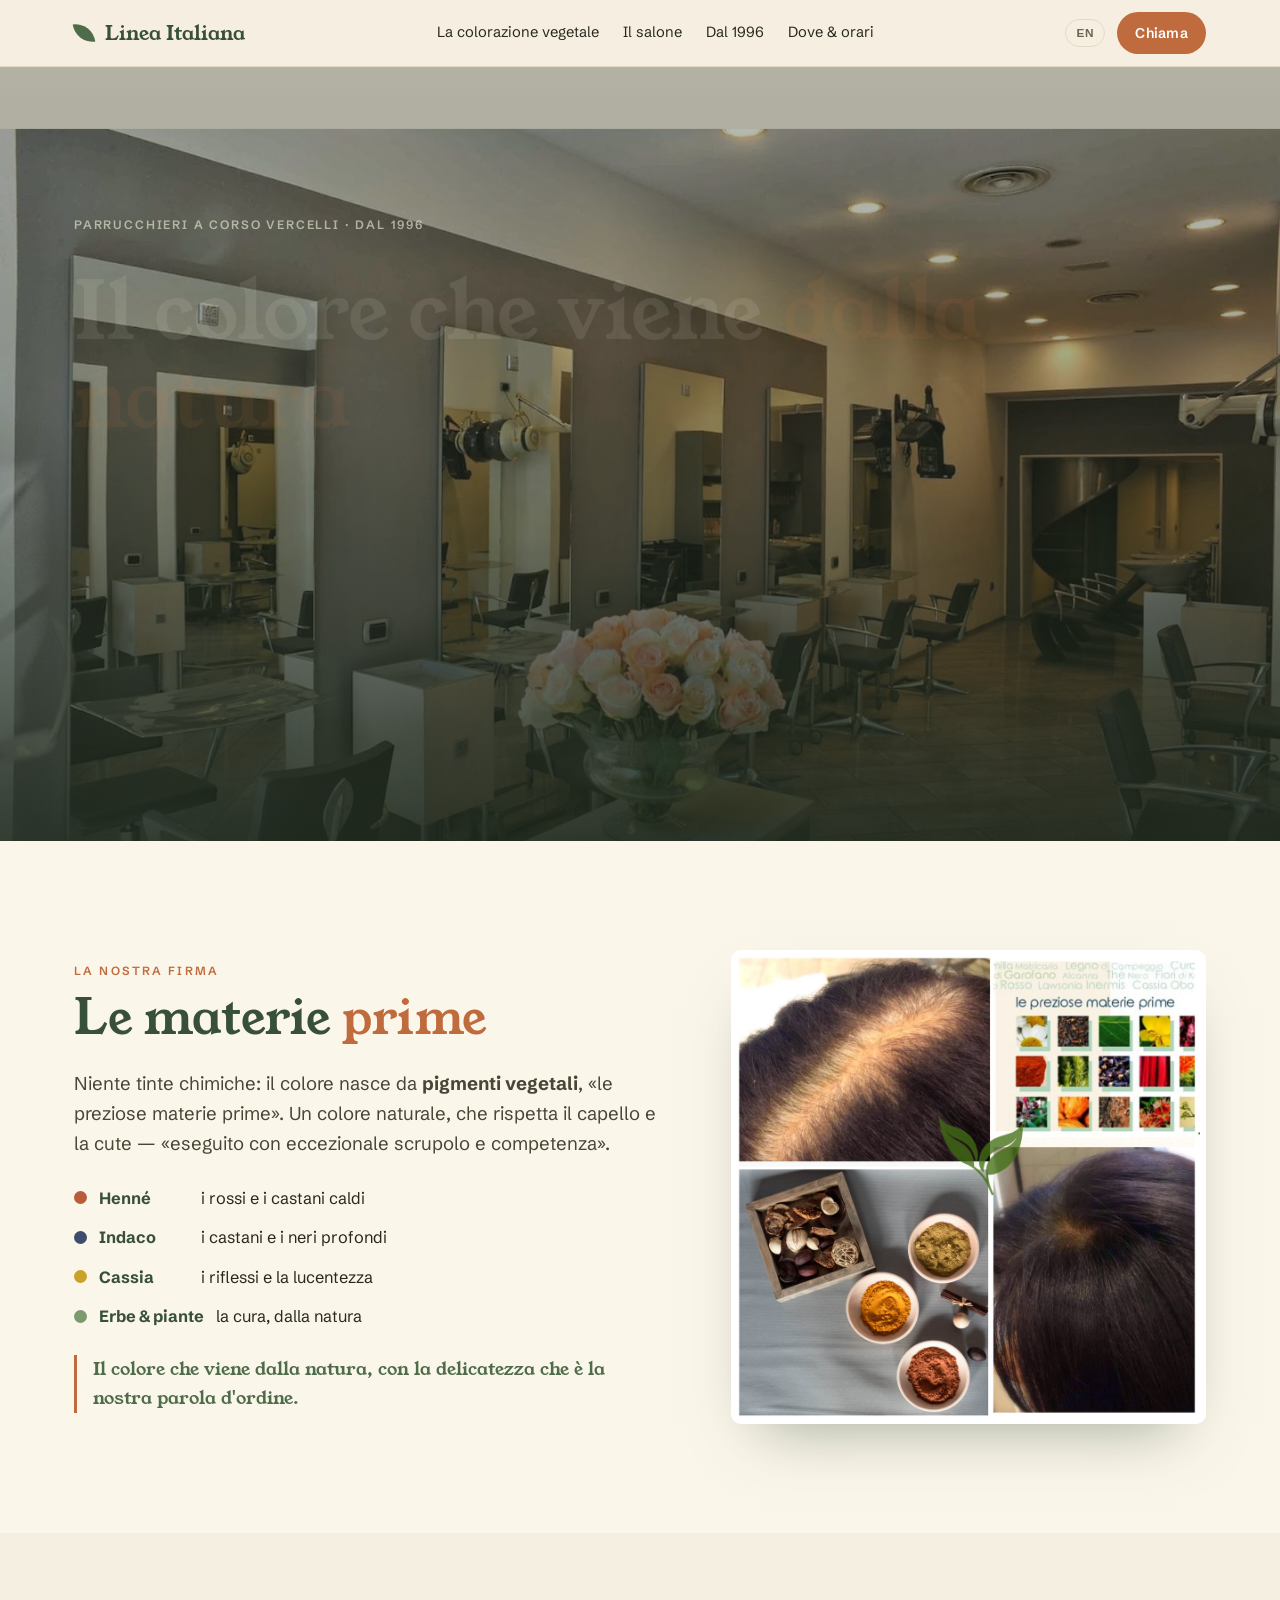
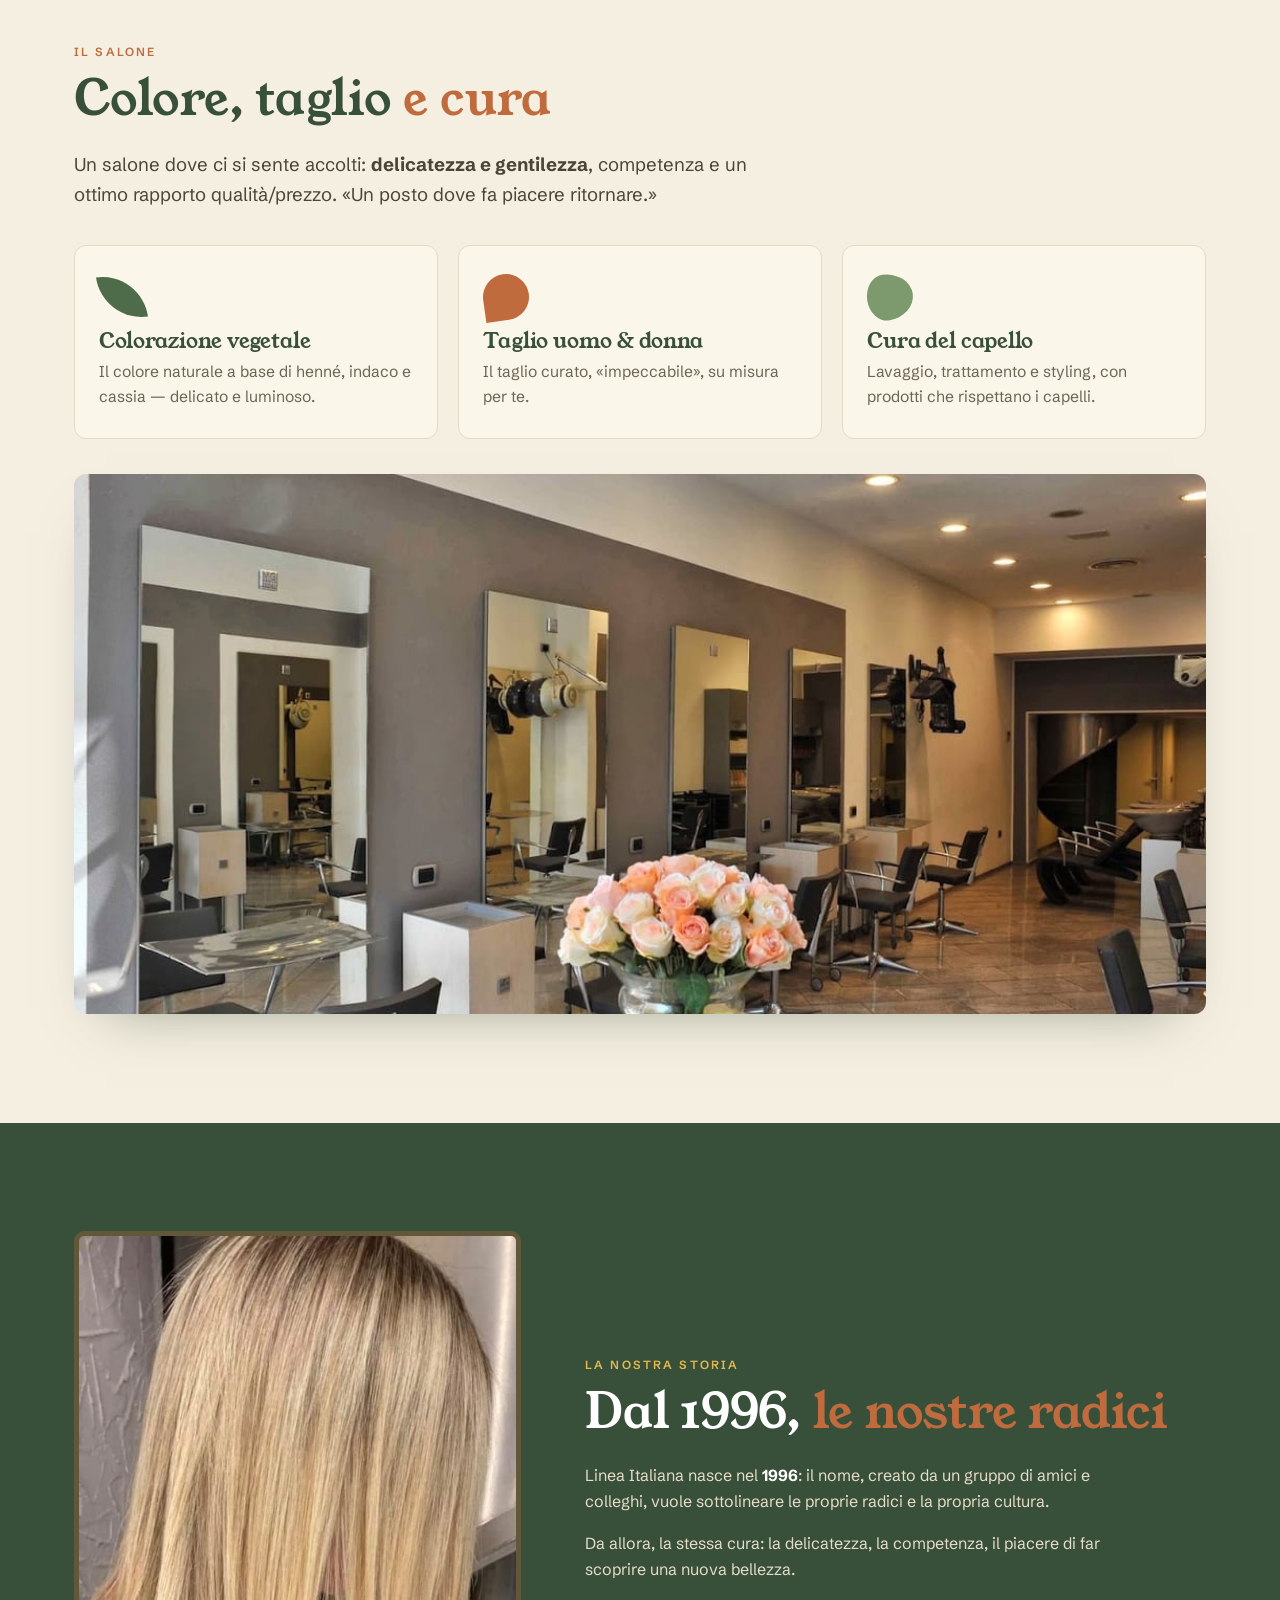
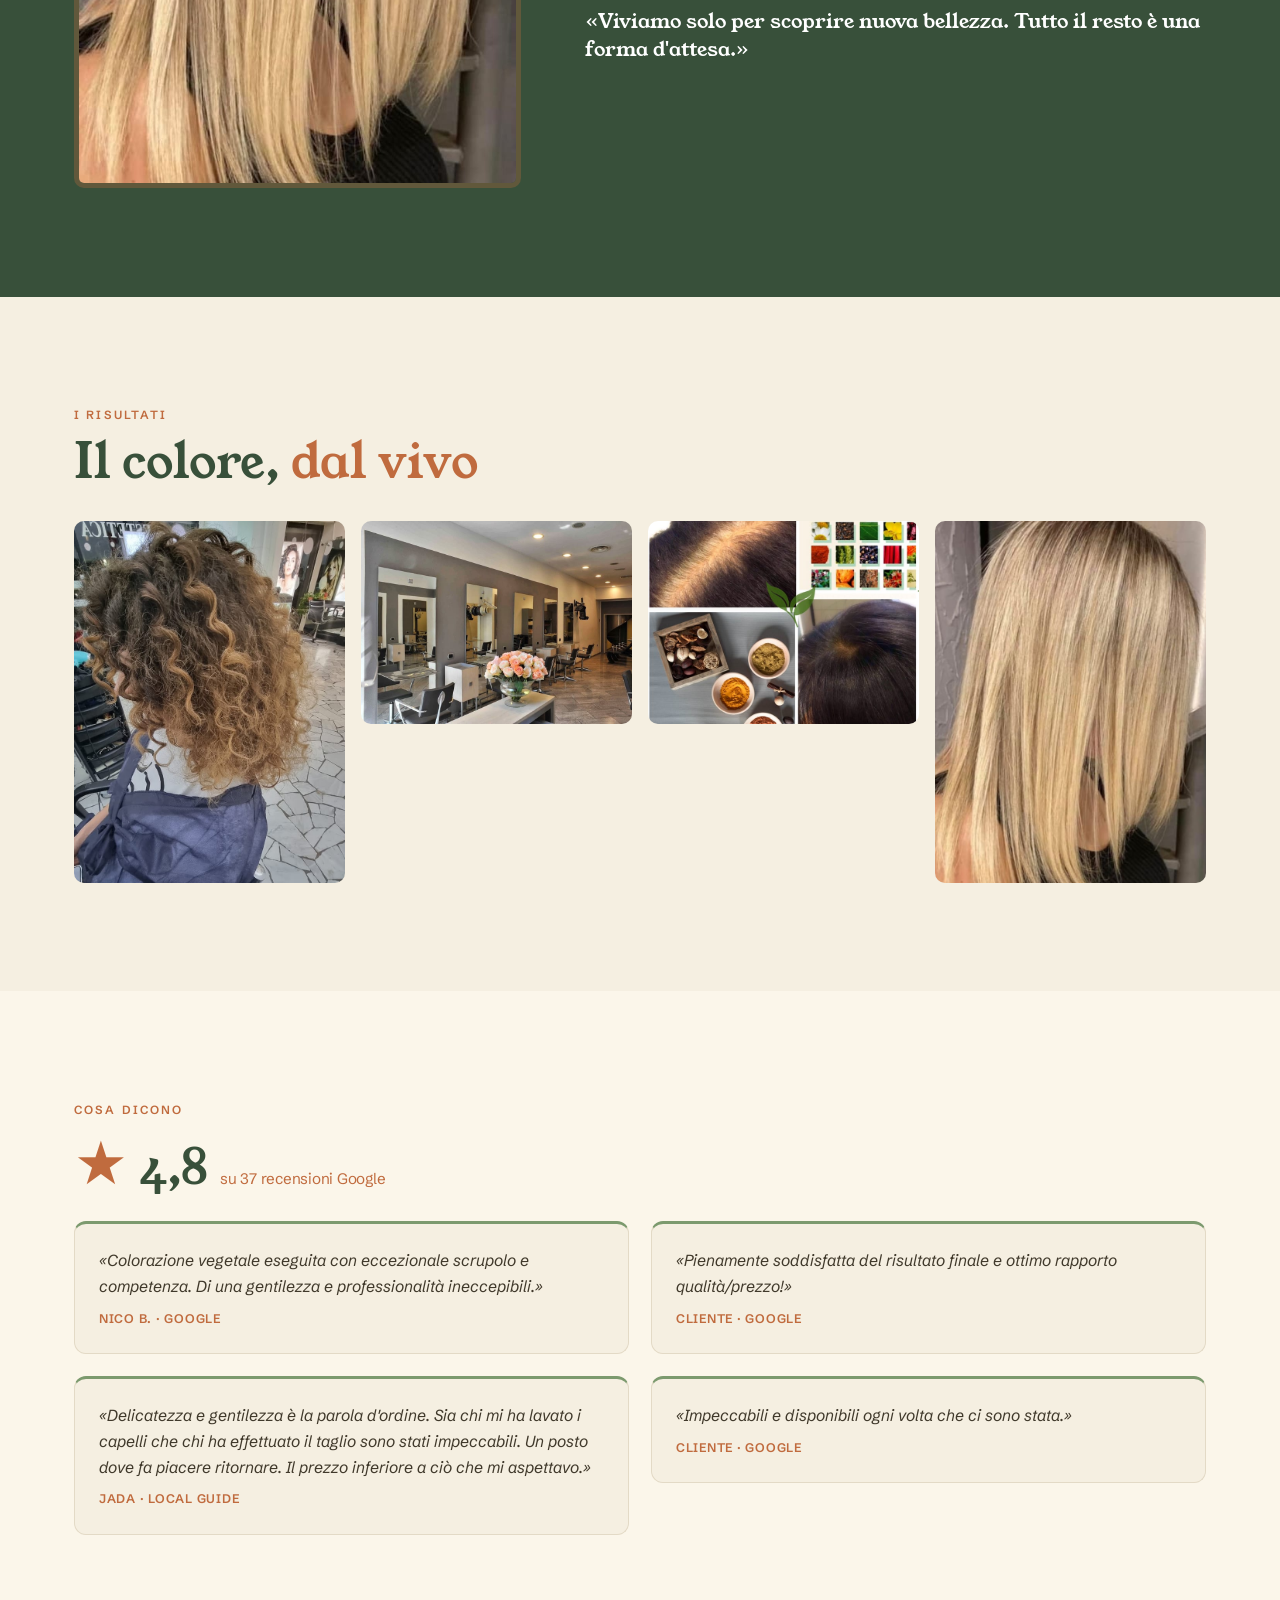
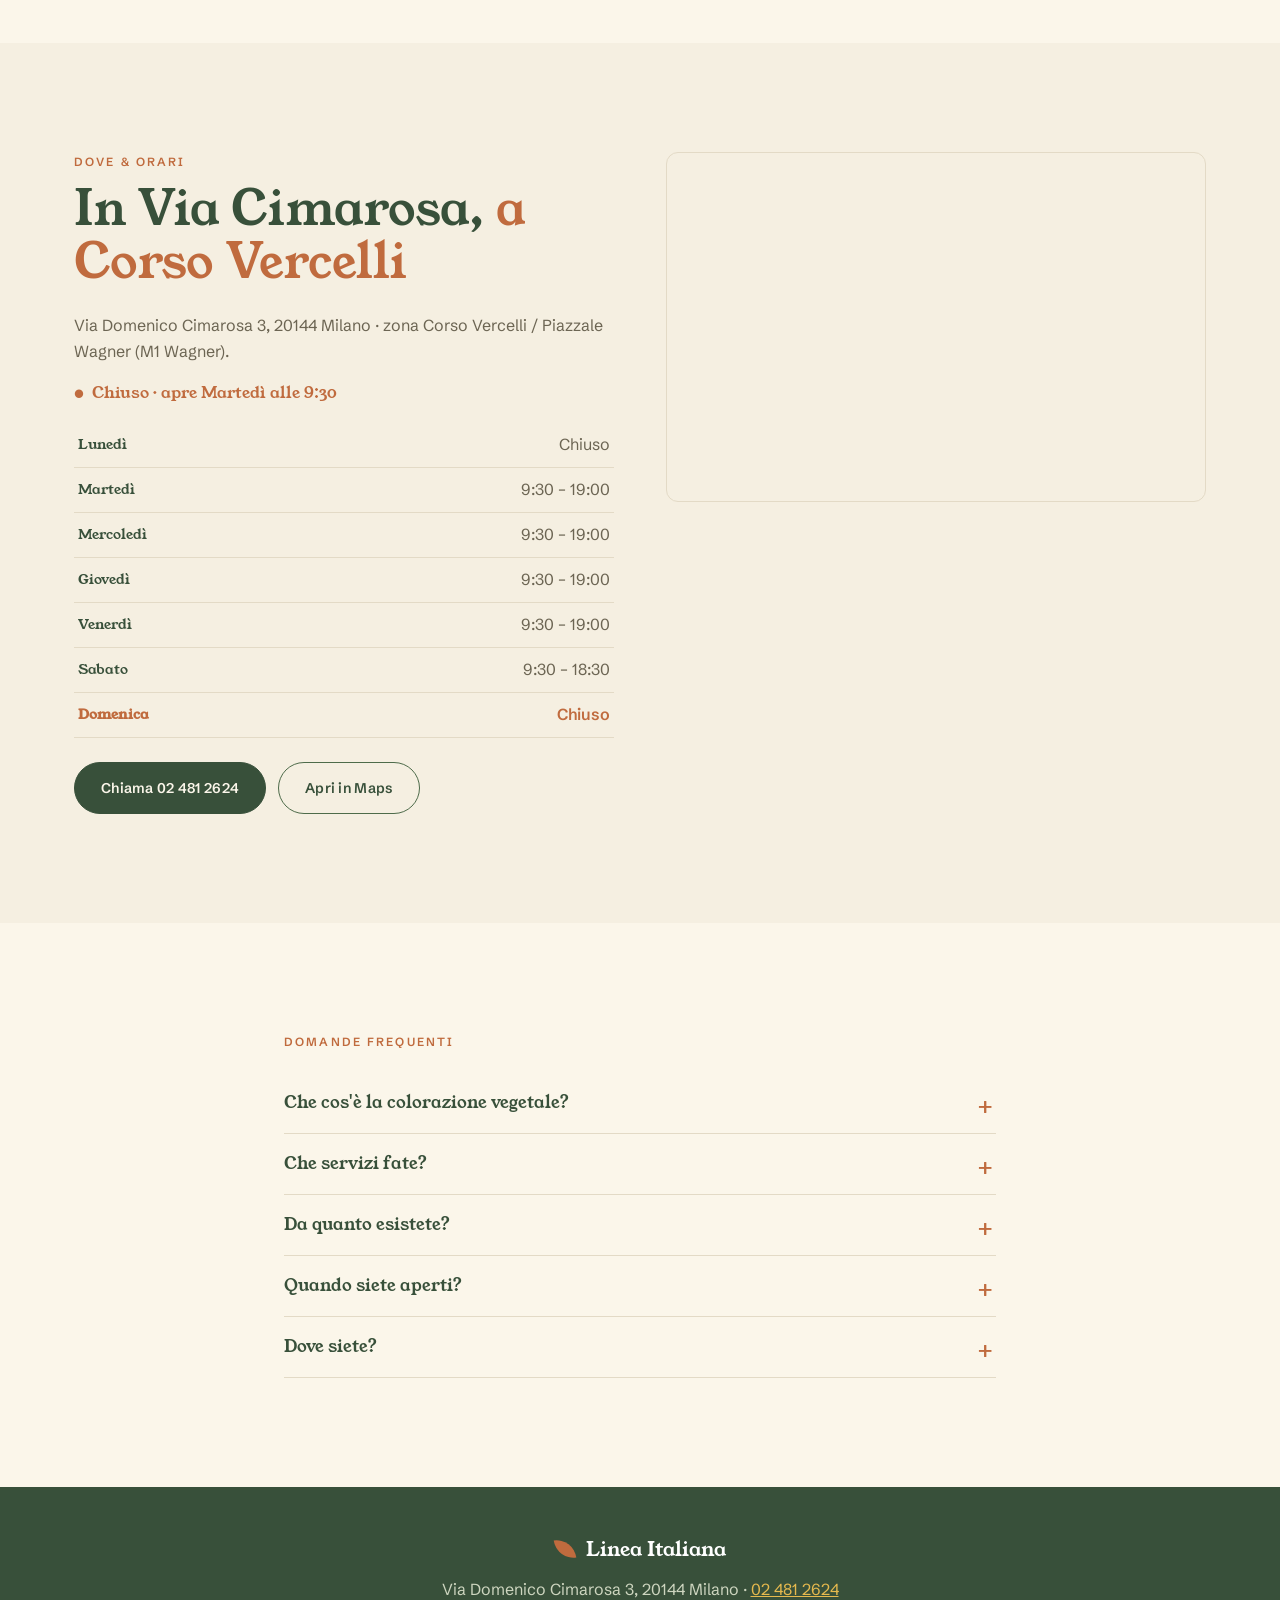
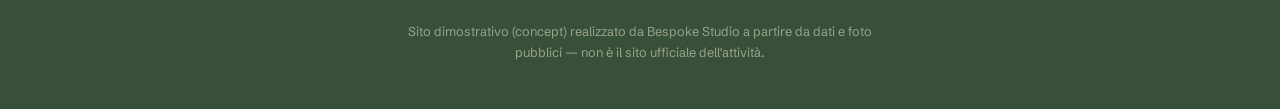
==== index.html @ 005e5dd3 "Linea Italiana — colorazione vegetale e parrucchieri a Corso Vercelli (demo Bespoke Studio) Co-Autho" ====
<!DOCTYPE html>
<html lang="it">
<head>
<meta charset="UTF-8">
<meta name="viewport" content="width=device-width, initial-scale=1.0">
<title>Linea Italiana — colorazione vegetale e parrucchieri a Corso Vercelli, Milano</title>
<meta name="description" content="Linea Italiana, parrucchieri in Via Cimarosa 3 (Corso Vercelli/Wagner) a Milano, dal 1996: la colorazione vegetale a base di henné, indaco e cassia — il colore che viene dalla natura. Taglio e cura, con delicatezza e competenza.">
<link rel="canonical" href="https://rotenzark.github.io/linea-italiana/">
<meta property="og:type" content="website">
<meta property="og:title" content="Linea Italiana — colorazione vegetale a Corso Vercelli, dal 1996">
<meta property="og:description" content="La colorazione vegetale a base di henné, indaco e cassia — il colore che viene dalla natura. Parrucchieri in Via Cimarosa, Milano, dal 1996.">
<meta property="og:image" content="https://rotenzark.github.io/linea-italiana/img/og-image.jpg">
<meta property="og:url" content="https://rotenzark.github.io/linea-italiana/">
<meta name="theme-color" content="#38503A">
<link rel="icon" type="image/svg+xml" href="img/favicon.svg">
<link rel="icon" type="image/png" sizes="32x32" href="img/favicon-32.png">
<link rel="apple-touch-icon" href="img/apple-touch-icon.png">
<link rel="preconnect" href="https://fonts.googleapis.com">
<link rel="preconnect" href="https://fonts.gstatic.com" crossorigin>
<link href="https://fonts.googleapis.com/css2?family=Young+Serif&family=Schibsted+Grotesk:wght@400;500;600;700&display=swap" rel="stylesheet">
<link rel="stylesheet" href="css/styles.css?v=1">
<script type="application/ld+json">
{
  "@context": "https://schema.org",
  "@type": "HairSalon",
  "name": "Linea Italiana Parrucchieri",
  "description": "Parrucchieri e colorazione vegetale in Via Cimarosa a Milano, dal 1996: colore naturale a base di henné, indaco e cassia, taglio e cura dei capelli.",
  "image": "https://rotenzark.github.io/linea-italiana/img/og-image.jpg",
  "url": "https://rotenzark.github.io/linea-italiana/",
  "telephone": "+39024812624",
  "foundingDate": "1996",
  "priceRange": "€€",
  "address": {
    "@type": "PostalAddress",
    "streetAddress": "Via Domenico Cimarosa 3",
    "addressLocality": "Milano",
    "postalCode": "20144",
    "addressCountry": "IT"
  },
  "geo": { "@type": "GeoCoordinates", "latitude": 45.4659586, "longitude": 9.1593166 },
  "aggregateRating": { "@type": "AggregateRating", "ratingValue": "4.8", "reviewCount": "37" },
  "openingHoursSpecification": [
    { "@type": "OpeningHoursSpecification", "dayOfWeek": ["Tuesday","Wednesday","Thursday","Friday"], "opens": "09:30", "closes": "19:00" },
    { "@type": "OpeningHoursSpecification", "dayOfWeek": "Saturday", "opens": "09:30", "closes": "18:30" }
  ]
}
</script>
<script type="application/ld+json">
{
  "@context": "https://schema.org",
  "@type": "FAQPage",
  "mainEntity": [
    { "@type": "Question", "name": "Che cos'è la colorazione vegetale?", "acceptedAnswer": { "@type": "Answer", "text": "È il colore che viene dalla natura: pigmenti vegetali come henné, indaco e cassia — «le materie prime» — al posto delle tinte chimiche. Un colore delicato sui capelli e sulla cute, eseguito con scrupolo e competenza." } },
    { "@type": "Question", "name": "Che servizi fate?", "acceptedAnswer": { "@type": "Answer", "text": "Colorazione vegetale, taglio e cura dei capelli, uomo e donna. Con la delicatezza e la gentilezza che sono la nostra parola d'ordine." } },
    { "@type": "Question", "name": "Da quanto esistete?", "acceptedAnswer": { "@type": "Answer", "text": "Linea Italiana nasce nel 1996: il nome vuole sottolineare le nostre radici e la nostra cultura." } },
    { "@type": "Question", "name": "Quando siete aperti?", "acceptedAnswer": { "@type": "Answer", "text": "Da martedì a venerdì 9:30–19:00; sabato 9:30–18:30. Chiuso domenica e lunedì. Meglio telefonare per un appuntamento: 02 481 2624." } },
    { "@type": "Question", "name": "Dove siete?", "acceptedAnswer": { "@type": "Answer", "text": "In Via Domenico Cimarosa 3 a Milano, zona Corso Vercelli / Piazzale Wagner. Telefono 02 481 2624." } }
  ]
}
</script>
</head>
<body>

<div class="intro" id="intro" aria-hidden="true">
  <div class="intro__inner">
    <span class="intro__leaf" aria-hidden="true">
      <svg viewBox="0 0 64 80" width="52" height="65"><path class="leaf-draw" d="M32 6 C16 16 13 44 30 70 C31 60 30 48 36 34 C30 46 30 55 30 66 C48 52 52 24 32 6 Z" fill="none" stroke="#F5EFE1" stroke-width="2"/></svg>
    </span>
    <span class="intro__name">Linea Italiana</span>
    <span class="intro__sub">colorazione vegetale · dal 1996</span>
  </div>
</div>

<a class="skip" href="#vegetale">Salta al contenuto</a>

<header class="site-head" id="top">
  <div class="wrap head-inner">
    <a class="brand" href="#top" aria-label="Linea Italiana, torna su">
      <span class="brand__leaf" aria-hidden="true"></span>
      <span class="brand__name">Linea Italiana</span>
    </a>
    <nav class="nav" id="mainNav" aria-label="Principale">
      <a href="#vegetale" data-i18n="nav.vegetale">La colorazione vegetale</a>
      <a href="#salone" data-i18n="nav.salone">Il salone</a>
      <a href="#storia" data-i18n="nav.storia">Dal 1996</a>
      <a href="#dove" data-i18n="nav.dove">Dove &amp; orari</a>
    </nav>
    <div class="head-cta">
      <button class="lang" id="langToggle" type="button" aria-label="Switch language to English">EN</button>
      <a class="btn btn--call" href="tel:+39024812624" data-i18n="nav.chiama">Chiama</a>
      <button class="burger" id="burger" type="button" aria-label="Menu" aria-expanded="false" aria-controls="mainNav"><span></span><span></span><span></span></button>
    </div>
  </div>
</header>

<!-- HERO -->
<section class="hero" aria-label="Linea Italiana">
  <div class="hero__photo" id="heroPhoto"><img src="img/hero.jpg" alt="L'interno del salone Linea Italiana" width="1600" height="1000"></div>
  <div class="hero__scrim"></div>
  <div class="wrap hero__inner">
    <p class="hero__kicker reveal-hero" data-i18n="hero.kicker">Parrucchieri a Corso Vercelli · dal 1996</p>
    <h1 class="hero__title reveal-hero">Il colore che viene <em>dalla natura</em></h1>
    <p class="hero__sub reveal-hero" data-i18n="hero.sub">La <strong>colorazione vegetale</strong> — henné, indaco, cassia — al posto delle tinte chimiche. Delicata sui capelli, eseguita con scrupolo.</p>
    <div class="hero__cta reveal-hero">
      <a class="btn btn--green" href="tel:+39024812624" data-i18n="hero.cta1">Chiama: 02 481 2624</a>
      <a class="btn btn--ghost" href="#vegetale" data-i18n="hero.cta2">La colorazione vegetale</a>
    </div>
    <p class="hero__badge reveal-hero"><span class="stars" aria-hidden="true">★</span> <strong>4,8</strong> · <span data-i18n="hero.rec">37 recensioni</span> · Google</p>
  </div>
</section>

<!-- LA COLORAZIONE VEGETALE (gesto-firma) -->
<section class="veg" id="vegetale">
  <div class="wrap veg__grid">
    <div class="veg__text">
      <p class="kicker reveal" data-i18n="veg.kicker">La nostra firma</p>
      <h2 class="h2 reveal"><span data-i18n="veg.t1">Le materie</span> <em data-i18n="veg.t2">prime</em></h2>
      <p class="lead reveal" data-i18n="veg.lead">Niente tinte chimiche: il colore nasce da <strong>pigmenti vegetali</strong>, «le preziose materie prime». Un colore naturale, che rispetta il capello e la cute — «eseguito con eccezionale scrupolo e competenza».</p>
      <ul class="veg__list reveal" aria-label="I pigmenti vegetali">
        <li><span class="veg__dot" style="--c:#B85C3A" aria-hidden="true"></span><strong>Henné</strong> <span data-i18n="veg.l1">i rossi e i castani caldi</span></li>
        <li><span class="veg__dot" style="--c:#3E4C6E" aria-hidden="true"></span><strong>Indaco</strong> <span data-i18n="veg.l2">i castani e i neri profondi</span></li>
        <li><span class="veg__dot" style="--c:#C9A227" aria-hidden="true"></span><strong>Cassia</strong> <span data-i18n="veg.l3">i riflessi e la lucentezza</span></li>
        <li><span class="veg__dot" style="--c:#7C9A6E" aria-hidden="true"></span><strong>Erbe &amp; piante</strong> <span data-i18n="veg.l4">la cura, dalla natura</span></li>
      </ul>
      <p class="veg__note reveal" data-i18n="veg.note">Il colore che viene dalla natura, con la delicatezza che è la nostra parola d'ordine.</p>
    </div>
    <figure class="veg__foto reveal" data-full="img/materie.jpg">
      <img src="img/materie.jpg" alt="Le materie prime della colorazione vegetale: pigmenti di henné, indaco e cassia" width="1040" height="1040">
    </figure>
  </div>
</section>

<!-- IL SALONE / SERVIZI -->
<section class="serv" id="salone">
  <div class="wrap">
    <p class="kicker reveal" data-i18n="serv.kicker">Il salone</p>
    <h2 class="h2 reveal"><span data-i18n="serv.t1">Colore, taglio</span> <em data-i18n="serv.t2">e cura</em></h2>
    <p class="lead reveal" data-i18n="serv.lead">Un salone dove ci si sente accolti: <strong>delicatezza e gentilezza</strong>, competenza e un ottimo rapporto qualità/prezzo. «Un posto dove fa piacere ritornare.»</p>
    <div class="serv__grid">
      <article class="card reveal">
        <span class="card__ico" aria-hidden="true"></span>
        <h3 data-i18n="c1.t">Colorazione vegetale</h3>
        <p data-i18n="c1.d">Il colore naturale a base di henné, indaco e cassia — delicato e luminoso.</p>
      </article>
      <article class="card reveal">
        <span class="card__ico card__ico--cut" aria-hidden="true"></span>
        <h3 data-i18n="c2.t">Taglio uomo &amp; donna</h3>
        <p data-i18n="c2.d">Il taglio curato, «impeccabile», su misura per te.</p>
      </article>
      <article class="card reveal">
        <span class="card__ico card__ico--care" aria-hidden="true"></span>
        <h3 data-i18n="c3.t">Cura del capello</h3>
        <p data-i18n="c3.d">Lavaggio, trattamento e styling, con prodotti che rispettano i capelli.</p>
      </article>
    </div>
    <figure class="serv__foto reveal" data-full="img/interno.jpg">
      <img src="img/interno.jpg" alt="L'interno del salone Linea Italiana in Via Cimarosa" width="1080" height="760">
    </figure>
  </div>
</section>

<!-- DAL 1996 -->
<section class="storia" id="storia">
  <div class="wrap storia__grid">
    <figure class="storia__foto reveal" data-full="img/risultato1.jpg">
      <img src="img/risultato1.jpg" alt="Un risultato di colore di Linea Italiana" width="760" height="950">
    </figure>
    <div class="storia__text">
      <p class="kicker reveal" data-i18n="sto.kicker">La nostra storia</p>
      <h2 class="h2 reveal"><span data-i18n="sto.t1">Dal 1996,</span> <em data-i18n="sto.t2">le nostre radici</em></h2>
      <p class="reveal" data-i18n="sto.p1">Linea Italiana nasce nel <strong>1996</strong>: il nome, creato da un gruppo di amici e colleghi, vuole sottolineare le proprie radici e la propria cultura.</p>
      <p class="reveal" data-i18n="sto.p2">Da allora, la stessa cura: la delicatezza, la competenza, il piacere di far scoprire una nuova bellezza.</p>
      <blockquote class="storia__quote reveal" data-i18n="sto.quote">«Viviamo solo per scoprire nuova bellezza. Tutto il resto è una forma d'attesa.»</blockquote>
    </div>
  </div>
</section>

<!-- GALLERY -->
<section class="gal" id="gallery">
  <div class="wrap">
    <p class="kicker reveal" data-i18n="gal.kicker">I risultati</p>
    <h2 class="h2 reveal"><span data-i18n="gal.t1">Il colore,</span> <em data-i18n="gal.t2">dal vivo</em></h2>
    <div class="gal__grid">
      <figure class="reveal gal__tall" data-full="img/gal2.jpg"><img src="img/gal2.jpg" alt="Ricci colorati con la colorazione vegetale" width="700" height="1040"></figure>
      <figure class="reveal" data-full="img/gal3.jpg"><img src="img/gal3.jpg" alt="Il salone" width="800" height="600"></figure>
      <figure class="reveal" data-full="img/gal4.jpg"><img src="img/gal4.jpg" alt="Le materie prime vegetali" width="700" height="700"></figure>
      <figure class="reveal gal__tall" data-full="img/gal1.jpg"><img src="img/gal1.jpg" alt="Un risultato di colore biondo" width="700" height="875"></figure>
    </div>
  </div>
</section>

<!-- RECENSIONI -->
<section class="rec" id="recensioni">
  <div class="wrap">
    <p class="kicker reveal" data-i18n="rec.kicker">Cosa dicono</p>
    <h2 class="h2 reveal"><span class="stars stars--big" aria-hidden="true">★</span> <span>4,8</span> <em class="rec__sub" data-i18n="rec.t2">su 37 recensioni Google</em></h2>
    <div class="rec__grid">
      <blockquote class="rec__q reveal"><p data-i18n="rec.r1">«Colorazione vegetale eseguita con eccezionale scrupolo e competenza. Di una gentilezza e professionalità ineccepibili.»</p><cite>Nico B. · Google</cite></blockquote>
      <blockquote class="rec__q reveal"><p data-i18n="rec.r2">«Delicatezza e gentilezza è la parola d'ordine. Sia chi mi ha lavato i capelli che chi ha effettuato il taglio sono stati impeccabili. Un posto dove fa piacere ritornare. Il prezzo inferiore a ciò che mi aspettavo.»</p><cite>Jada · Local Guide</cite></blockquote>
      <blockquote class="rec__q reveal"><p data-i18n="rec.r3">«Pienamente soddisfatta del risultato finale e ottimo rapporto qualità/prezzo!»</p><cite>Cliente · Google</cite></blockquote>
      <blockquote class="rec__q reveal"><p data-i18n="rec.r4">«Impeccabili e disponibili ogni volta che ci sono stata.»</p><cite>Cliente · Google</cite></blockquote>
    </div>
  </div>
</section>

<!-- DOVE & ORARI -->
<section class="dove" id="dove">
  <div class="wrap dove__grid">
    <div class="dove__text">
      <p class="kicker reveal" data-i18n="dove.kicker">Dove &amp; orari</p>
      <h2 class="h2 reveal"><span data-i18n="dove.t1">In Via Cimarosa,</span> <em data-i18n="dove.t2">a Corso Vercelli</em></h2>
      <p class="dove__addr reveal" data-i18n="dove.metro">Via Domenico Cimarosa 3, 20144 Milano · zona Corso Vercelli / Piazzale Wagner (M1 Wagner).</p>
      <p class="dove__stato reveal" id="orarioStato">—</p>
      <table class="orari reveal" id="orariTable" aria-label="Orari di apertura">
        <tbody>
          <tr data-day="1"><th data-i18n="giorni.lun">Lunedì</th><td data-i18n="giorni.chiuso">Chiuso</td></tr>
          <tr data-day="2"><th data-i18n="giorni.mar">Martedì</th><td>9:30 – 19:00</td></tr>
          <tr data-day="3"><th data-i18n="giorni.mer">Mercoledì</th><td>9:30 – 19:00</td></tr>
          <tr data-day="4"><th data-i18n="giorni.gio">Giovedì</th><td>9:30 – 19:00</td></tr>
          <tr data-day="5"><th data-i18n="giorni.ven">Venerdì</th><td>9:30 – 19:00</td></tr>
          <tr data-day="6"><th data-i18n="giorni.sab">Sabato</th><td>9:30 – 18:30</td></tr>
          <tr data-day="0"><th data-i18n="giorni.dom">Domenica</th><td data-i18n="giorni.chiuso">Chiuso</td></tr>
        </tbody>
      </table>
      <div class="dove__cta reveal">
        <a class="btn btn--green" href="tel:+39024812624" data-i18n="dove.chiama">Chiama 02 481 2624</a>
        <a class="btn btn--ghost" href="https://www.google.com/maps/place/Linea+Italiana+Parrucchieri/@45.4659586,9.1593166,17z" target="_blank" rel="noopener" data-i18n="dove.apri">Apri in Maps</a>
      </div>
    </div>
    <div class="dove__map reveal">
      <iframe title="Mappa: Linea Italiana, Via Cimarosa 3, Milano" src="https://www.google.com/maps?q=Linea+Italiana+Parrucchieri,+Via+Domenico+Cimarosa+3,+20144+Milano&output=embed" referrerpolicy="no-referrer-when-downgrade" allowfullscreen></iframe>
    </div>
  </div>
</section>

<!-- FAQ -->
<section class="faq" id="faq">
  <div class="wrap wrap--narrow">
    <p class="kicker reveal" data-i18n="faq.kicker">Domande frequenti</p>
    <div class="faq__list">
      <details class="faq__item reveal"><summary data-i18n="faq.q1">Che cos'è la colorazione vegetale?</summary><p data-i18n="faq.a1">È il colore che viene dalla natura: pigmenti vegetali come henné, indaco e cassia — «le materie prime» — al posto delle tinte chimiche. Un colore delicato sui capelli e sulla cute, eseguito con scrupolo e competenza.</p></details>
      <details class="faq__item reveal"><summary data-i18n="faq.q2">Che servizi fate?</summary><p data-i18n="faq.a2">Colorazione vegetale, taglio e cura dei capelli, uomo e donna. Con la delicatezza e la gentilezza che sono la nostra parola d'ordine.</p></details>
      <details class="faq__item reveal"><summary data-i18n="faq.q3">Da quanto esistete?</summary><p data-i18n="faq.a3">Linea Italiana nasce nel 1996: il nome vuole sottolineare le nostre radici e la nostra cultura.</p></details>
      <details class="faq__item reveal"><summary data-i18n="faq.q4">Quando siete aperti?</summary><p data-i18n="faq.a4">Da martedì a venerdì 9:30–19:00; sabato 9:30–18:30. Chiuso domenica e lunedì. Meglio telefonare per un appuntamento: 02 481 2624.</p></details>
      <details class="faq__item reveal"><summary data-i18n="faq.q5">Dove siete?</summary><p data-i18n="faq.a5">In Via Domenico Cimarosa 3 a Milano, zona Corso Vercelli / Piazzale Wagner. Telefono 02 481 2624.</p></details>
    </div>
  </div>
</section>

<footer class="site-foot">
  <div class="wrap foot-inner">
    <div class="foot-brand"><span class="brand__leaf" aria-hidden="true"></span> Linea Italiana</div>
    <p class="foot-dove" data-i18n="foot.dove">Via Domenico Cimarosa 3, 20144 Milano · <a href="tel:+39024812624">02 481 2624</a></p>
    <p class="foot-demo" data-i18n="foot.demo">Sito dimostrativo (concept) realizzato da Bespoke Studio a partire da dati e foto pubblici — non è il sito ufficiale dell'attività.</p>
  </div>
</footer>

<div class="bar" aria-hidden="true">
  <a href="tel:+39024812624" data-i18n="bar.chiama">Chiama</a>
  <a href="#dove" data-i18n="bar.orari">Orari</a>
  <a href="https://www.google.com/maps/place/Linea+Italiana+Parrucchieri/@45.4659586,9.1593166,17z" target="_blank" rel="noopener" data-i18n="bar.mappa">Mappa</a>
</div>

<div class="lightbox" id="lightbox" aria-hidden="true"><button class="lightbox__close" id="lightboxClose" aria-label="Chiudi">×</button><img id="lightboxImg" src="" alt=""></div>

<script src="https://cdnjs.cloudflare.com/ajax/libs/gsap/3.12.5/gsap.min.js"></script>
<script src="https://cdnjs.cloudflare.com/ajax/libs/gsap/3.12.5/ScrollTrigger.min.js"></script>
<script src="js/main.js?v=1"></script>
</body>
</html>
---- css/styles.css ----
/* Linea Italiana — colorazione vegetale, parrucchieri dal 1996
   Gesto-firma: «le materie prime» (i pigmenti vegetali) + motivi botanici (foglia).
   Young Serif (display) + Schibsted Grotesk (testo). Palette botanica. */

* { margin: 0; padding: 0; box-sizing: border-box; }
:root {
  --green: #4E6B4A; --green-d: #38503A; --green-l: #7C9A6E;
  --terra: #C06B3E; --terra-d: #A5562F;
  --cream: #F5EFE1; --cream2: #FBF6EA; --ink: #29291F; --muted: #6C6553; --line: #E3DAC6;
  --disp: 'Young Serif', Georgia, serif; --sans: 'Schibsted Grotesk', system-ui, sans-serif;
  --wrap: 1180px;
}
html { scroll-behavior: smooth; }
body { font-family: var(--sans); color: var(--ink); background: var(--cream); line-height: 1.62; -webkit-font-smoothing: antialiased; overflow-x: hidden; }
img { max-width: 100%; display: block; }
a { color: inherit; }
.wrap { max-width: var(--wrap); margin: 0 auto; padding: 0 24px; }
.wrap--narrow { max-width: 760px; }
.skip { position: absolute; left: -999px; }
.skip:focus { left: 12px; top: 12px; background: var(--green-d); color: #fff; padding: 8px 14px; z-index: 200; border-radius: 4px; }

h1, h2, h3 { font-family: var(--disp); font-weight: 400; line-height: 1.1; letter-spacing: -.005em; }
.h2 { font-size: clamp(1.9rem, 4.4vw, 3rem); color: var(--green-d); margin-bottom: .5em; }
.h2 em { font-style: normal; color: var(--terra); }
.kicker { text-transform: uppercase; letter-spacing: .18em; font-size: .74rem; color: var(--terra); margin-bottom: 1em; font-weight: 600; }
.lead { font-size: 1.16rem; color: #4a4535; max-width: 62ch; }

/* leaf mark */
.brand__leaf { display: inline-block; width: 20px; height: 20px; background: var(--green); border-radius: 0 100% 0 100%; transform: rotate(-8deg); flex: 0 0 auto; }

/* buttons */
.btn { display: inline-block; font-weight: 600; font-size: .88rem; letter-spacing: .02em; text-decoration: none; padding: 14px 26px; border-radius: 40px; transition: transform .2s, background .2s, color .2s; cursor: pointer; }
.btn--green { background: var(--green-d); color: var(--cream2); border: 1px solid var(--green-d); }
.btn--green:hover { background: var(--green); transform: translateY(-2px); }
.btn--call { background: var(--terra); color: #fff; border: none; padding: 10px 18px; }
.btn--call:hover { background: var(--terra-d); }
.btn--ghost { background: transparent; color: var(--green-d); border: 1px solid var(--green); }
.btn--ghost:hover { background: var(--green); color: var(--cream2); }

/* header */
.site-head { position: sticky; top: 0; z-index: 90; background: rgba(245,239,225,.94); border-bottom: 1px solid var(--line); }
.head-inner { display: flex; align-items: center; justify-content: space-between; height: 66px; gap: 18px; }
.brand { display: flex; align-items: center; gap: 11px; text-decoration: none; }
.brand__name { font-family: var(--disp); font-size: 1.24rem; color: var(--green-d); }
.nav { display: flex; gap: 24px; }
.nav a { text-decoration: none; font-size: .92rem; color: var(--ink); position: relative; padding: 4px 0; }
.nav a::after { content: ''; position: absolute; left: 0; bottom: 0; width: 0; height: 2px; background: var(--terra); transition: width .25s; }
.nav a:hover::after { width: 100%; }
.head-cta { display: flex; align-items: center; gap: 12px; }
.lang { background: none; border: 1px solid var(--line); color: var(--muted); font-size: .74rem; letter-spacing: .06em; padding: 6px 10px; border-radius: 40px; cursor: pointer; font-weight: 600; }
.lang:hover { border-color: var(--terra); color: var(--terra); }
.burger { display: none; background: none; border: none; flex-direction: column; gap: 5px; cursor: pointer; padding: 6px; }
.burger span { width: 24px; height: 2px; background: var(--green-d); transition: .3s; }

/* hero */
.hero { position: relative; min-height: 86vh; display: flex; align-items: flex-end; color: var(--cream); overflow: hidden; }
.hero__photo { position: absolute; inset: 0; z-index: 0; }
.hero__photo img { width: 100%; height: 100%; object-fit: cover; }
.hero__scrim { position: absolute; inset: 0; z-index: 1; background: linear-gradient(180deg, rgba(40,50,36,.32) 0%, rgba(40,50,36,.44) 45%, rgba(30,40,28,.9) 100%); }
.hero__inner { position: relative; z-index: 2; padding: 0 24px 64px; }
.hero__kicker { text-transform: uppercase; letter-spacing: .15em; font-size: .76rem; color: #dfe6cf; margin-bottom: .7em; font-weight: 600; }
.hero__title { font-family: var(--disp); font-size: clamp(2.6rem, 7vw, 5rem); margin-bottom: .3em; text-shadow: 0 2px 30px rgba(0,0,0,.35); }
.hero__title em { font-style: normal; color: var(--terra); }
.hero__sub { font-size: 1.22rem; max-width: 44ch; color: #f0ead8; margin-bottom: 1.5em; }
.hero__sub strong { color: #fff; }
.hero__cta { display: flex; gap: 14px; flex-wrap: wrap; margin-bottom: 1.5em; }
.hero .btn--green { background: var(--terra); border-color: var(--terra); color: #fff; }
.hero .btn--green:hover { background: var(--terra-d); border-color: var(--terra-d); }
.hero .btn--ghost { color: var(--cream); border-color: rgba(245,239,225,.6); }
.hero .btn--ghost:hover { background: var(--cream); color: var(--green-d); }
.hero__badge { font-size: .95rem; color: #e5ddc8; }
.hero__badge strong { color: #fff; }
.stars { color: #E5B94E; }
.stars--big { font-size: 1.25em; color: var(--terra); }

/* sezioni */
section { padding: clamp(58px, 8.5vw, 112px) 0; }

/* LA COLORAZIONE VEGETALE (gesto-firma) */
.veg { background: var(--cream2); }
.veg__grid { display: grid; grid-template-columns: 1fr .8fr; gap: clamp(32px, 5vw, 70px); align-items: center; }
.veg__list { list-style: none; margin: 1.6em 0; display: grid; gap: 13px; }
.veg__list li { display: flex; align-items: baseline; gap: 12px; font-size: 1.02rem; color: var(--ink); }
.veg__list strong { color: var(--green-d); min-width: 5.5em; display: inline-block; }
.veg__dot { width: 13px; height: 13px; border-radius: 50%; background: var(--c); flex: 0 0 auto; align-self: center; }
.veg__note { font-family: var(--disp); color: var(--green); font-size: 1.12rem; border-left: 3px solid var(--terra); padding-left: 16px; margin-top: 1.4em; }
.veg__foto { border-radius: 10px; overflow: hidden; box-shadow: 0 30px 60px -30px rgba(56,80,58,.5); border: 6px solid #fff; cursor: zoom-in; }
.veg__foto img { width: 100%; height: 100%; object-fit: cover; }

/* SERVIZI */
.serv__grid { display: grid; grid-template-columns: repeat(3, 1fr); gap: 20px; margin: 2.2em 0; }
.card { background: var(--cream2); border: 1px solid var(--line); border-radius: 12px; padding: 28px 24px; }
.card__ico { display: block; width: 46px; height: 46px; margin-bottom: .6em; background: var(--green); border-radius: 0 100% 0 100%; transform: rotate(-8deg); }
.card__ico--cut { background: var(--terra); border-radius: 50% 50% 50% 0; }
.card__ico--care { background: var(--green-l); border-radius: 40% 60% 60% 40% / 50% 50% 50% 50%; }
.card h3 { font-size: 1.3rem; color: var(--green-d); margin-bottom: .3em; }
.card p { color: var(--muted); font-size: .98rem; }
.serv__foto { border-radius: 12px; overflow: hidden; margin-top: 1em; cursor: zoom-in; box-shadow: 0 26px 54px -32px rgba(56,80,58,.5); }
.serv__foto img { width: 100%; max-height: 60vh; object-fit: cover; }

/* DAL 1996 */
.storia { background: var(--green-d); color: var(--cream); }
.storia .kicker { color: #E5B94E; }
.storia .h2 { color: #fff; }
.storia .h2 em { color: var(--terra); }
.storia__grid { display: grid; grid-template-columns: .72fr 1fr; gap: clamp(32px, 5vw, 68px); align-items: center; }
.storia__text p { color: #e6ddc9; margin-bottom: 1em; max-width: 52ch; }
.storia__text strong { color: #fff; }
.storia__foto { border-radius: 10px; overflow: hidden; border: 5px solid rgba(192,107,62,.3); cursor: zoom-in; }
.storia__foto img { width: 100%; height: 100%; object-fit: cover; }
.storia__quote { font-family: var(--disp); font-size: 1.24rem; color: #fff; font-style: normal; margin-top: 1.3em; line-height: 1.4; }

/* GALLERY */
.gal__grid { display: grid; grid-template-columns: repeat(4, 1fr); gap: 16px; margin-top: 2em; }
.gal__grid figure { border-radius: 10px; overflow: hidden; cursor: zoom-in; aspect-ratio: 4/3; }
.gal__grid figure img { width: 100%; height: 100%; object-fit: cover; transition: transform .5s; }
.gal__grid figure:hover img { transform: scale(1.05); }
.gal__tall { grid-row: span 2; aspect-ratio: 3/4 !important; }

/* RECENSIONI */
.rec { background: var(--cream2); }
.rec .h2 { display: flex; align-items: baseline; gap: 12px; flex-wrap: wrap; }
.rec__sub { font-size: .95rem; color: var(--muted); font-family: var(--sans); font-style: italic; }
.rec__grid { columns: 2; column-gap: 22px; margin-top: 1.4em; }
.rec__q { break-inside: avoid; margin-bottom: 22px; background: var(--cream); border: 1px solid var(--line); border-radius: 12px; padding: 24px; border-top: 3px solid var(--green-l); }
.rec__q p { color: #40392b; font-style: italic; }
.rec__q cite { display: block; margin-top: .7em; font-style: normal; font-size: .78rem; letter-spacing: .06em; color: var(--terra); text-transform: uppercase; font-weight: 600; }

/* DOVE */
.dove__grid { display: grid; grid-template-columns: 1fr 1fr; gap: clamp(28px, 4vw, 56px); align-items: start; }
.dove__addr { color: var(--muted); margin-bottom: 1em; }
.dove__stato { font-family: var(--disp); font-size: .98rem; margin-bottom: 1.1em; }
.dove__stato::before { content: '●'; margin-right: 8px; }
.dove__stato.is-open { color: var(--green); }
.dove__stato.is-closed { color: var(--terra); }
.orari { width: 100%; border-collapse: collapse; margin-bottom: 1.5em; }
.orari th, .orari td { text-align: left; padding: 9px 4px; border-bottom: 1px solid var(--line); font-weight: 400; }
.orari th { font-family: var(--disp); font-size: .9rem; color: var(--green-d); }
.orari td { color: var(--muted); text-align: right; }
.orari tr.is-today th, .orari tr.is-today td { color: var(--terra); font-weight: 600; }
.dove__cta { display: flex; gap: 12px; flex-wrap: wrap; }
.dove__map { border-radius: 12px; overflow: hidden; border: 1px solid var(--line); min-height: 340px; }
.dove__map iframe { width: 100%; height: 100%; min-height: 340px; border: 0; }

/* FAQ */
.faq { background: var(--cream2); }
.faq__list { margin-top: 1.4em; }
.faq__item { border-bottom: 1px solid var(--line); }
.faq__item summary { font-family: var(--disp); font-size: 1.08rem; color: var(--green-d); cursor: pointer; padding: 16px 30px 16px 0; list-style: none; position: relative; }
.faq__item summary::-webkit-details-marker { display: none; }
.faq__item summary::after { content: '+'; position: absolute; right: 4px; top: 13px; color: var(--terra); font-size: 1.5rem; transition: transform .3s; }
.faq__item[open] summary::after { transform: rotate(45deg); }
.faq__item p { color: var(--muted); padding: 0 0 16px; max-width: 64ch; }

/* footer */
.site-foot { background: var(--green-d); color: #cdd5bf; padding: 46px 0; }
.foot-inner { display: grid; gap: 12px; text-align: center; }
.foot-brand { display: flex; align-items: center; justify-content: center; gap: 11px; font-family: var(--disp); font-size: 1.24rem; color: #fff; }
.foot-brand .brand__leaf { background: var(--terra); }
.foot-dove a { color: #E5B94E; }
.foot-demo { font-size: .8rem; color: #9aa389; max-width: 62ch; margin: 6px auto 0; }

/* action bar mobile */
.bar { display: none; position: fixed; bottom: 0; left: 0; right: 0; z-index: 95; background: var(--green-d); border-top: 2px solid var(--terra); }
.bar a { flex: 1; text-align: center; padding: 13px 4px; color: var(--cream); text-decoration: none; font-weight: 600; font-size: .82rem; }
.bar a + a { border-left: 1px solid rgba(192,107,62,.3); }

/* lightbox */
.lightbox { position: fixed; inset: 0; z-index: 300; background: rgba(25,30,20,.94); display: none; align-items: center; justify-content: center; padding: 24px; }
.lightbox.open { display: flex; }
.lightbox img { max-width: 92vw; max-height: 88vh; border-radius: 6px; }
.lightbox__close { position: absolute; top: 18px; right: 24px; background: none; border: none; color: #fff; font-size: 2.4rem; cursor: pointer; line-height: 1; }

/* intro */
.intro { position: fixed; inset: 0; z-index: 500; background: var(--green-d); display: grid; place-items: center; transition: opacity .6s, visibility .6s; }
.intro.hide { opacity: 0; visibility: hidden; }
.intro__inner { text-align: center; color: var(--cream); }
.intro__leaf { display: block; margin: 0 auto 14px; }
.intro__name { display: block; font-family: var(--disp); font-size: 2rem; color: #fff; }
.intro__sub { display: block; font-size: .74rem; letter-spacing: .2em; text-transform: uppercase; color: #E5B94E; margin-top: 8px; font-weight: 600; }

/* reveal (GSAP fromTo con immediateRender:false → il CSS nasconde) */
.js .reveal, .js .reveal-hero { opacity: 0; }
.js.reduced-motion .reveal, .js.reduced-motion .reveal-hero, html:not(.js) .reveal, html:not(.js) .reveal-hero { opacity: 1; }

/* responsive */
@media (max-width: 900px) {
  .nav { position: fixed; inset: 66px 0 auto 0; background: var(--cream); flex-direction: column; gap: 0; padding: 8px 0; border-bottom: 1px solid var(--line); transform: translateY(-120%); transition: transform .3s; box-shadow: 0 20px 40px -20px rgba(0,0,0,.25); }
  .nav.nav-open { transform: translateY(0); }
  .nav a { padding: 14px 24px; }
  .nav a::after { display: none; }
  .burger { display: flex; }
  .veg__grid, .storia__grid, .dove__grid { grid-template-columns: 1fr; }
  .storia__foto { max-width: 380px; }
  .serv__grid { grid-template-columns: 1fr; }
  .gal__grid { grid-template-columns: repeat(2, 1fr); }
  .gal__tall { grid-row: auto; aspect-ratio: 4/3 !important; }
  .rec__grid { columns: 1; }
  .bar { display: flex; }
  body { padding-bottom: 48px; }
}
@media (prefers-reduced-motion: reduce) { html { scroll-behavior: auto; } * { animation: none !important; transition: none !important; } }
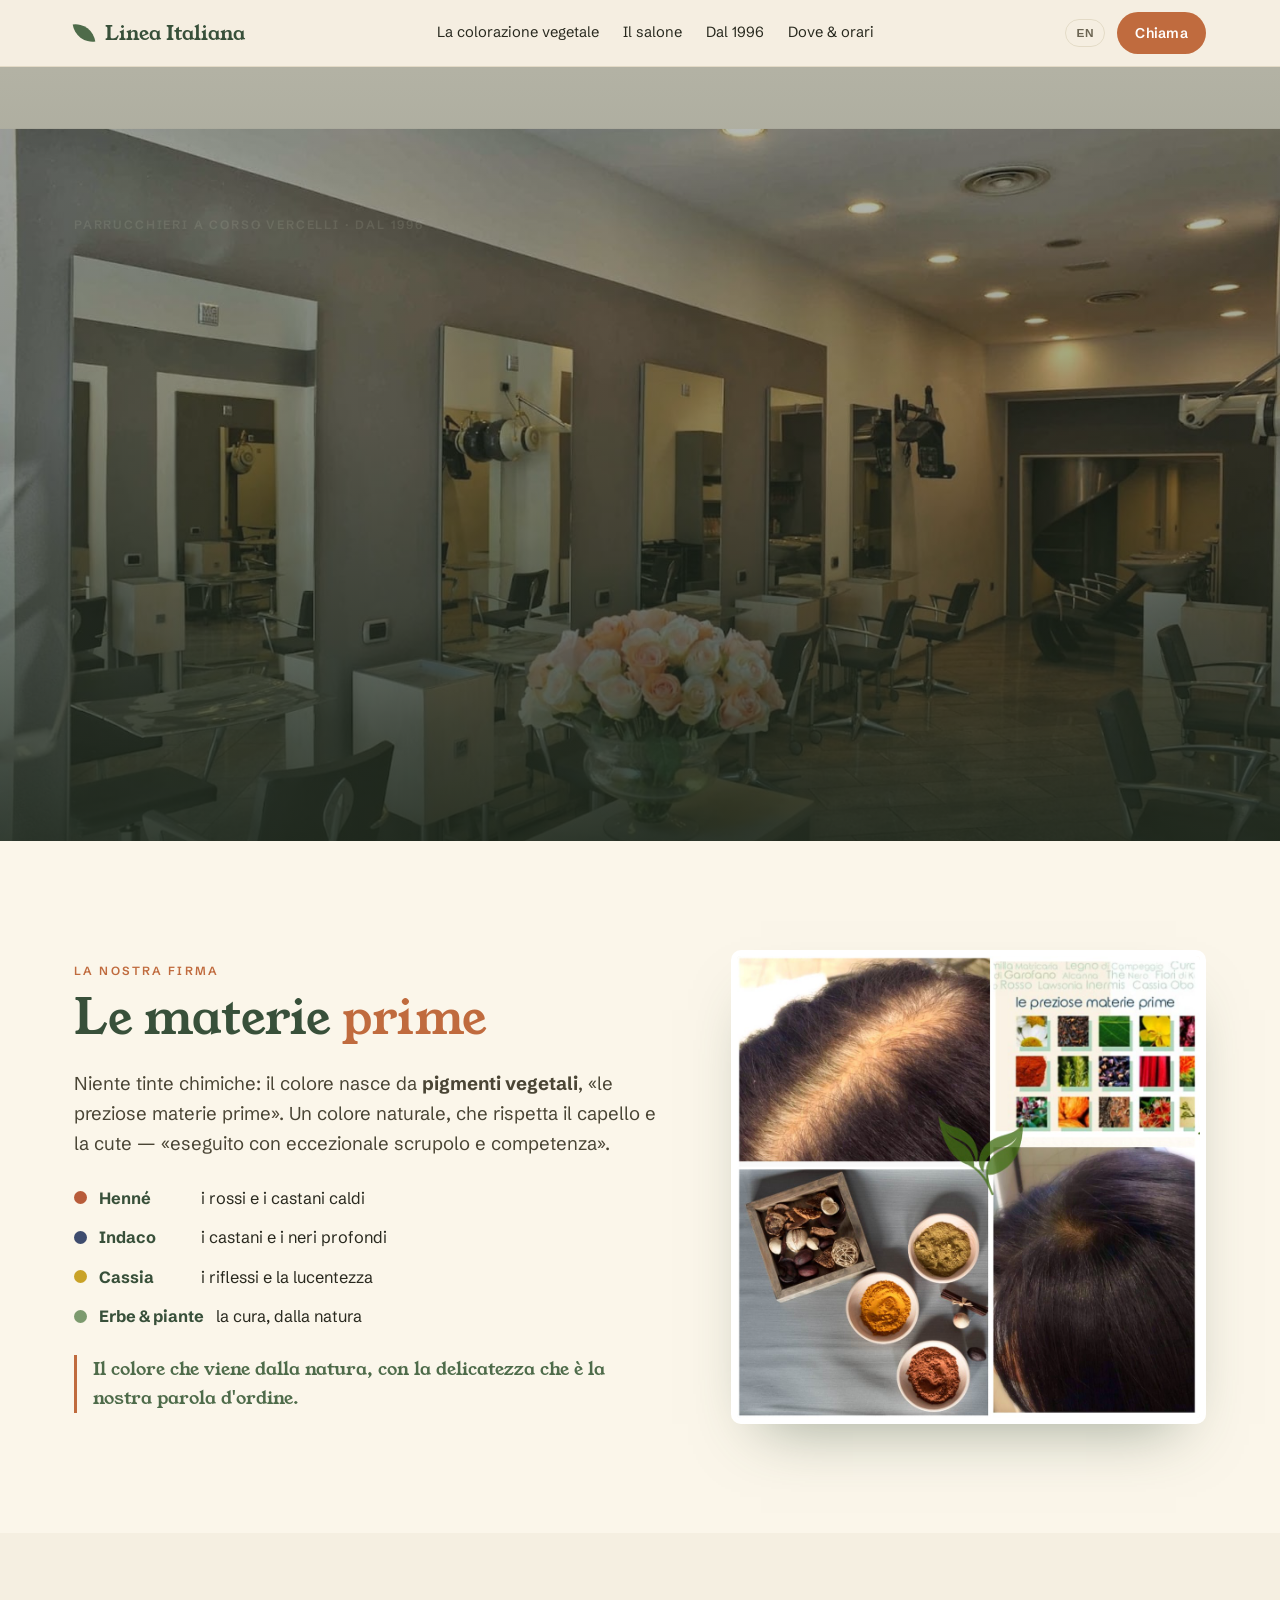
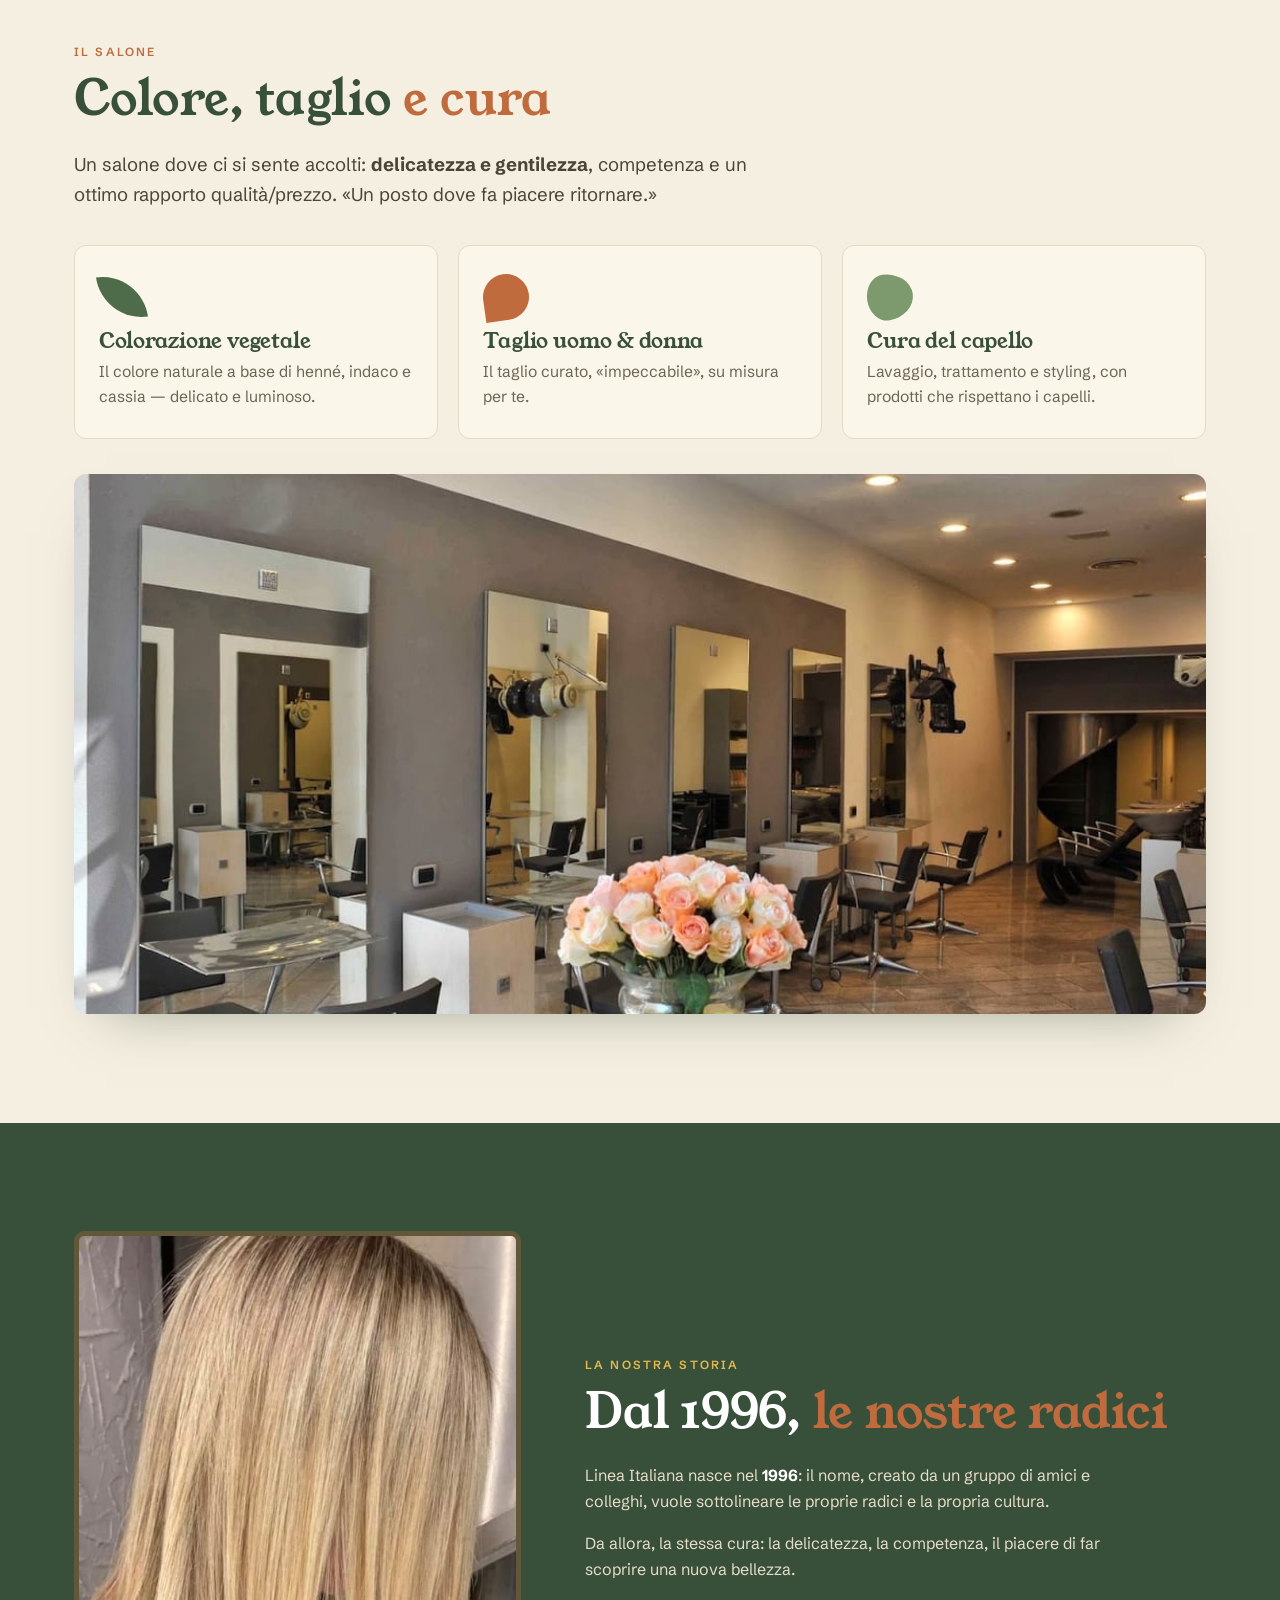
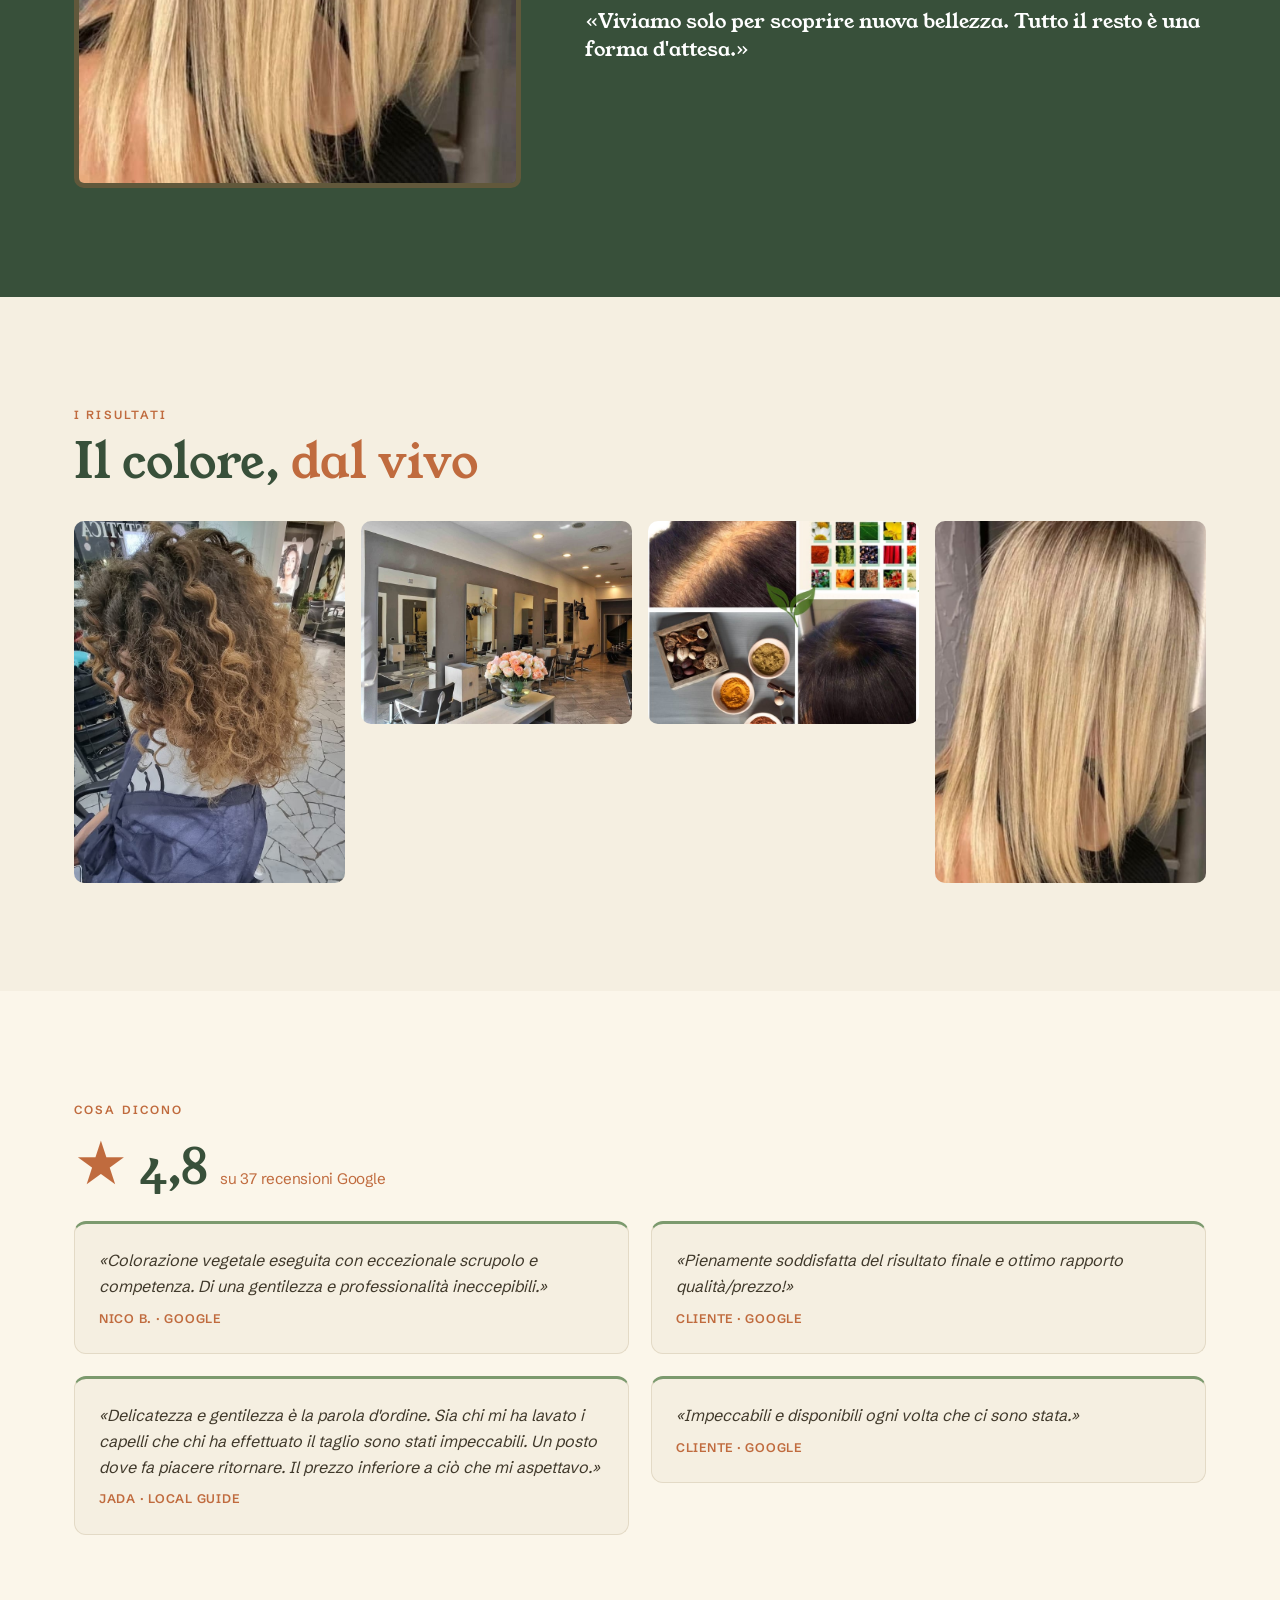
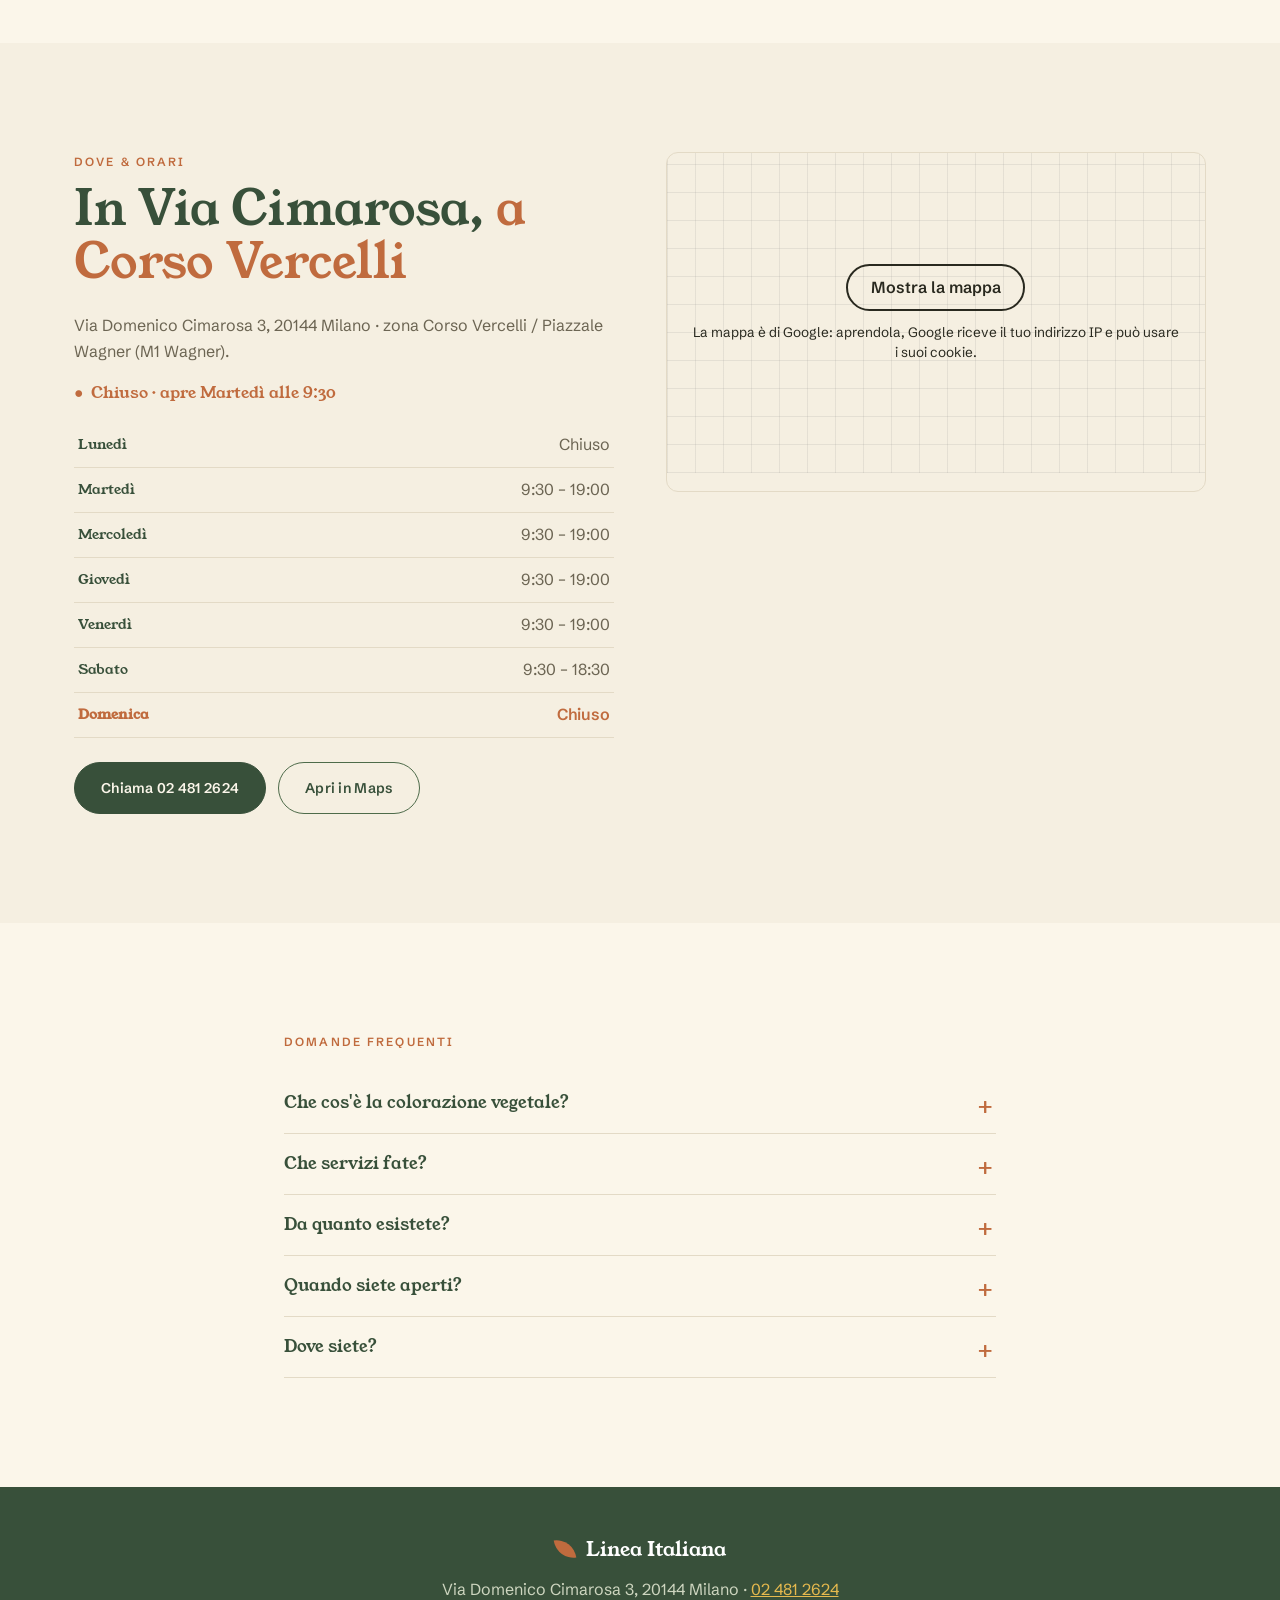
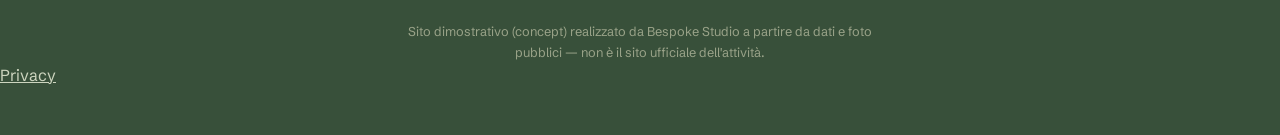
==== commit 179238ec: "Privacy e pulizia: caratteri sul sito, mappa al clic, informativa, noindex - caratteri copiati nel s" ====
--- a/index.html
+++ b/index.html
@@ -3,6 +3,7 @@
 <head>
 <meta charset="UTF-8">
 <meta name="viewport" content="width=device-width, initial-scale=1.0">
+<meta name="robots" content="noindex">
 <title>Linea Italiana — colorazione vegetale e parrucchieri a Corso Vercelli, Milano</title>
 <meta name="description" content="Linea Italiana, parrucchieri in Via Cimarosa 3 (Corso Vercelli/Wagner) a Milano, dal 1996: la colorazione vegetale a base di henné, indaco e cassia — il colore che viene dalla natura. Taglio e cura, con delicatezza e competenza.">
 <link rel="canonical" href="https://rotenzark.github.io/linea-italiana/">
@@ -15,9 +16,7 @@
 <link rel="icon" type="image/svg+xml" href="img/favicon.svg">
 <link rel="icon" type="image/png" sizes="32x32" href="img/favicon-32.png">
 <link rel="apple-touch-icon" href="img/apple-touch-icon.png">
-<link rel="preconnect" href="https://fonts.googleapis.com">
-<link rel="preconnect" href="https://fonts.gstatic.com" crossorigin>
-<link href="https://fonts.googleapis.com/css2?family=Young+Serif&family=Schibsted+Grotesk:wght@400;500;600;700&display=swap" rel="stylesheet">
+<link rel="stylesheet" href="fonts/fonts.css?v=1">
 <link rel="stylesheet" href="css/styles.css?v=1">
 <script type="application/ld+json">
 {
@@ -37,11 +36,29 @@
     "postalCode": "20144",
     "addressCountry": "IT"
   },
-  "geo": { "@type": "GeoCoordinates", "latitude": 45.4659586, "longitude": 9.1593166 },
-  "aggregateRating": { "@type": "AggregateRating", "ratingValue": "4.8", "reviewCount": "37" },
+  "geo": {
+    "@type": "GeoCoordinates",
+    "latitude": 45.4659586,
+    "longitude": 9.1593166
+  },
   "openingHoursSpecification": [
-    { "@type": "OpeningHoursSpecification", "dayOfWeek": ["Tuesday","Wednesday","Thursday","Friday"], "opens": "09:30", "closes": "19:00" },
-    { "@type": "OpeningHoursSpecification", "dayOfWeek": "Saturday", "opens": "09:30", "closes": "18:30" }
+    {
+      "@type": "OpeningHoursSpecification",
+      "dayOfWeek": [
+        "Tuesday",
+        "Wednesday",
+        "Thursday",
+        "Friday"
+      ],
+      "opens": "09:30",
+      "closes": "19:00"
+    },
+    {
+      "@type": "OpeningHoursSpecification",
+      "dayOfWeek": "Saturday",
+      "opens": "09:30",
+      "closes": "18:30"
+    }
   ]
 }
 </script>
@@ -228,7 +245,7 @@
       </div>
     </div>
     <div class="dove__map reveal">
-      <iframe title="Mappa: Linea Italiana, Via Cimarosa 3, Milano" src="https://www.google.com/maps?q=Linea+Italiana+Parrucchieri,+Via+Domenico+Cimarosa+3,+20144+Milano&output=embed" referrerpolicy="no-referrer-when-downgrade" allowfullscreen></iframe>
+      <div class="mappa-clic" data-mappa-clic style="--mappa-h: 320px"><template><iframe title="Mappa: Linea Italiana, Via Cimarosa 3, Milano" src="https://www.google.com/maps?q=Linea+Italiana+Parrucchieri,+Via+Domenico+Cimarosa+3,+20144+Milano&output=embed" referrerpolicy="no-referrer-when-downgrade" allowfullscreen></iframe></template><div class="mappa-clic__velo"><a class="mappa-clic__btn" href="https://www.google.com/maps/place/Linea+Italiana+Parrucchieri/@45.4659586,9.1593166,17z" target="_blank" rel="noopener">Mostra la mappa</a><p class="mappa-clic__nota">La mappa è di Google: aprendola, Google riceve il tuo indirizzo IP e può usare i suoi cookie.</p></div></div>
     </div>
   </div>
 </section>
@@ -253,6 +270,7 @@
     <p class="foot-dove" data-i18n="foot.dove">Via Domenico Cimarosa 3, 20144 Milano · <a href="tel:+39024812624">02 481 2624</a></p>
     <p class="foot-demo" data-i18n="foot.demo">Sito dimostrativo (concept) realizzato da Bespoke Studio a partire da dati e foto pubblici — non è il sito ufficiale dell'attività.</p>
   </div>
+  <p class="privacy-link"><a href="privacy.html">Privacy</a></p>
 </footer>
 
 <div class="bar" aria-hidden="true">
@@ -266,5 +284,6 @@
 <script src="https://cdnjs.cloudflare.com/ajax/libs/gsap/3.12.5/gsap.min.js"></script>
 <script src="https://cdnjs.cloudflare.com/ajax/libs/gsap/3.12.5/ScrollTrigger.min.js"></script>
 <script src="js/main.js?v=1"></script>
+<script src="js/mappa-clic.js?v=1" defer></script>
 </body>
 </html>
--- a/fonts/fonts.css
+++ b/fonts/fonts.css
@@ -0,0 +1,91 @@
+/* Caratteri ospitati sul sito: nessuna richiesta a Google Fonts o Fontshare (giro privacy 1/10/2026). Licenze in LICENSE.txt. */
+/* latin-ext */
+@font-face {
+  font-family: 'Schibsted Grotesk';
+  font-style: normal;
+  font-weight: 400;
+  font-display: swap;
+  src: url(schibstedgrotesk-v7-Jqz55SSPQuCQF3t8uOwiUL-taUTtap9Iayoxdg.woff2) format('woff2');
+  unicode-range: U+0100-02BA, U+02BD-02C5, U+02C7-02CC, U+02CE-02D7, U+02DD-02FF, U+0304, U+0308, U+0329, U+1D00-1DBF, U+1E00-1E9F, U+1EF2-1EFF, U+2020, U+20A0-20AB, U+20AD-20C0, U+2113, U+2C60-2C7F, U+A720-A7FF;
+}
+/* latin */
+@font-face {
+  font-family: 'Schibsted Grotesk';
+  font-style: normal;
+  font-weight: 400;
+  font-display: swap;
+  src: url(schibstedgrotesk-v7-Jqz55SSPQuCQF3t8uOwiUL-taUTtap9Gayo.woff2) format('woff2');
+  unicode-range: U+0000-00FF, U+0131, U+0152-0153, U+02BB-02BC, U+02C6, U+02DA, U+02DC, U+0304, U+0308, U+0329, U+2000-206F, U+20AC, U+2122, U+2191, U+2193, U+2212, U+2215, U+FEFF, U+FFFD;
+}
+/* latin-ext */
+@font-face {
+  font-family: 'Schibsted Grotesk';
+  font-style: normal;
+  font-weight: 500;
+  font-display: swap;
+  src: url(schibstedgrotesk-v7-Jqz55SSPQuCQF3t8uOwiUL-taUTtap9Iayoxdg.woff2) format('woff2');
+  unicode-range: U+0100-02BA, U+02BD-02C5, U+02C7-02CC, U+02CE-02D7, U+02DD-02FF, U+0304, U+0308, U+0329, U+1D00-1DBF, U+1E00-1E9F, U+1EF2-1EFF, U+2020, U+20A0-20AB, U+20AD-20C0, U+2113, U+2C60-2C7F, U+A720-A7FF;
+}
+/* latin */
+@font-face {
+  font-family: 'Schibsted Grotesk';
+  font-style: normal;
+  font-weight: 500;
+  font-display: swap;
+  src: url(schibstedgrotesk-v7-Jqz55SSPQuCQF3t8uOwiUL-taUTtap9Gayo.woff2) format('woff2');
+  unicode-range: U+0000-00FF, U+0131, U+0152-0153, U+02BB-02BC, U+02C6, U+02DA, U+02DC, U+0304, U+0308, U+0329, U+2000-206F, U+20AC, U+2122, U+2191, U+2193, U+2212, U+2215, U+FEFF, U+FFFD;
+}
+/* latin-ext */
+@font-face {
+  font-family: 'Schibsted Grotesk';
+  font-style: normal;
+  font-weight: 600;
+  font-display: swap;
+  src: url(schibstedgrotesk-v7-Jqz55SSPQuCQF3t8uOwiUL-taUTtap9Iayoxdg.woff2) format('woff2');
+  unicode-range: U+0100-02BA, U+02BD-02C5, U+02C7-02CC, U+02CE-02D7, U+02DD-02FF, U+0304, U+0308, U+0329, U+1D00-1DBF, U+1E00-1E9F, U+1EF2-1EFF, U+2020, U+20A0-20AB, U+20AD-20C0, U+2113, U+2C60-2C7F, U+A720-A7FF;
+}
+/* latin */
+@font-face {
+  font-family: 'Schibsted Grotesk';
+  font-style: normal;
+  font-weight: 600;
+  font-display: swap;
+  src: url(schibstedgrotesk-v7-Jqz55SSPQuCQF3t8uOwiUL-taUTtap9Gayo.woff2) format('woff2');
+  unicode-range: U+0000-00FF, U+0131, U+0152-0153, U+02BB-02BC, U+02C6, U+02DA, U+02DC, U+0304, U+0308, U+0329, U+2000-206F, U+20AC, U+2122, U+2191, U+2193, U+2212, U+2215, U+FEFF, U+FFFD;
+}
+/* latin-ext */
+@font-face {
+  font-family: 'Schibsted Grotesk';
+  font-style: normal;
+  font-weight: 700;
+  font-display: swap;
+  src: url(schibstedgrotesk-v7-Jqz55SSPQuCQF3t8uOwiUL-taUTtap9Iayoxdg.woff2) format('woff2');
+  unicode-range: U+0100-02BA, U+02BD-02C5, U+02C7-02CC, U+02CE-02D7, U+02DD-02FF, U+0304, U+0308, U+0329, U+1D00-1DBF, U+1E00-1E9F, U+1EF2-1EFF, U+2020, U+20A0-20AB, U+20AD-20C0, U+2113, U+2C60-2C7F, U+A720-A7FF;
+}
+/* latin */
+@font-face {
+  font-family: 'Schibsted Grotesk';
+  font-style: normal;
+  font-weight: 700;
+  font-display: swap;
+  src: url(schibstedgrotesk-v7-Jqz55SSPQuCQF3t8uOwiUL-taUTtap9Gayo.woff2) format('woff2');
+  unicode-range: U+0000-00FF, U+0131, U+0152-0153, U+02BB-02BC, U+02C6, U+02DA, U+02DC, U+0304, U+0308, U+0329, U+2000-206F, U+20AC, U+2122, U+2191, U+2193, U+2212, U+2215, U+FEFF, U+FFFD;
+}
+/* latin-ext */
+@font-face {
+  font-family: 'Young Serif';
+  font-style: normal;
+  font-weight: 400;
+  font-display: swap;
+  src: url(youngserif-v2-3qTpojO2nS2VtkB3KtkQZ1tz3kYoaQ.woff2) format('woff2');
+  unicode-range: U+0100-02BA, U+02BD-02C5, U+02C7-02CC, U+02CE-02D7, U+02DD-02FF, U+0304, U+0308, U+0329, U+1D00-1DBF, U+1E00-1E9F, U+1EF2-1EFF, U+2020, U+20A0-20AB, U+20AD-20C0, U+2113, U+2C60-2C7F, U+A720-A7FF;
+}
+/* latin */
+@font-face {
+  font-family: 'Young Serif';
+  font-style: normal;
+  font-weight: 400;
+  font-display: swap;
+  src: url(youngserif-v2-3qTpojO2nS2VtkB3KtkQZ1t93kY.woff2) format('woff2');
+  unicode-range: U+0000-00FF, U+0131, U+0152-0153, U+02BB-02BC, U+02C6, U+02DA, U+02DC, U+0304, U+0308, U+0329, U+2000-206F, U+20AC, U+2122, U+2191, U+2193, U+2212, U+2215, U+FEFF, U+FFFD;
+}
--- a/css/styles.css
+++ b/css/styles.css
@@ -200,3 +200,12 @@
   body { padding-bottom: 48px; }
 }
 @media (prefers-reduced-motion: reduce) { html { scroll-behavior: auto; } * { animation: none !important; transition: none !important; } }
+
+/*MAPPACLIC*/
+/* la mappa Google si carica solo al clic (giro privacy 1/10/2026) */
+.mappa-clic { display: flex; align-items: center; justify-content: center; width: 100%; height: 100%; min-height: var(--mappa-h, 320px); box-sizing: border-box; padding: 24px; text-align: center; background: repeating-linear-gradient(0deg, rgba(127, 127, 127, 0.14) 0 1px, transparent 1px 28px), repeating-linear-gradient(90deg, rgba(127, 127, 127, 0.14) 0 1px, transparent 1px 28px); }
+.mappa-clic__velo { display: flex; flex-direction: column; align-items: center; gap: 12px; max-width: 32em; }
+.mappa-clic__btn { display: inline-block; padding: 0.75em 1.4em; border: 2px solid currentColor; border-radius: 999px; color: inherit; font: inherit; font-weight: 600; line-height: 1.2; text-decoration: none; background: transparent; cursor: pointer; }
+.mappa-clic__btn:hover, .mappa-clic__btn:focus-visible { text-decoration: underline; }
+.mappa-clic__nota { margin: 0; font-size: 0.85em; line-height: 1.45; }
+/*/MAPPACLIC*/
